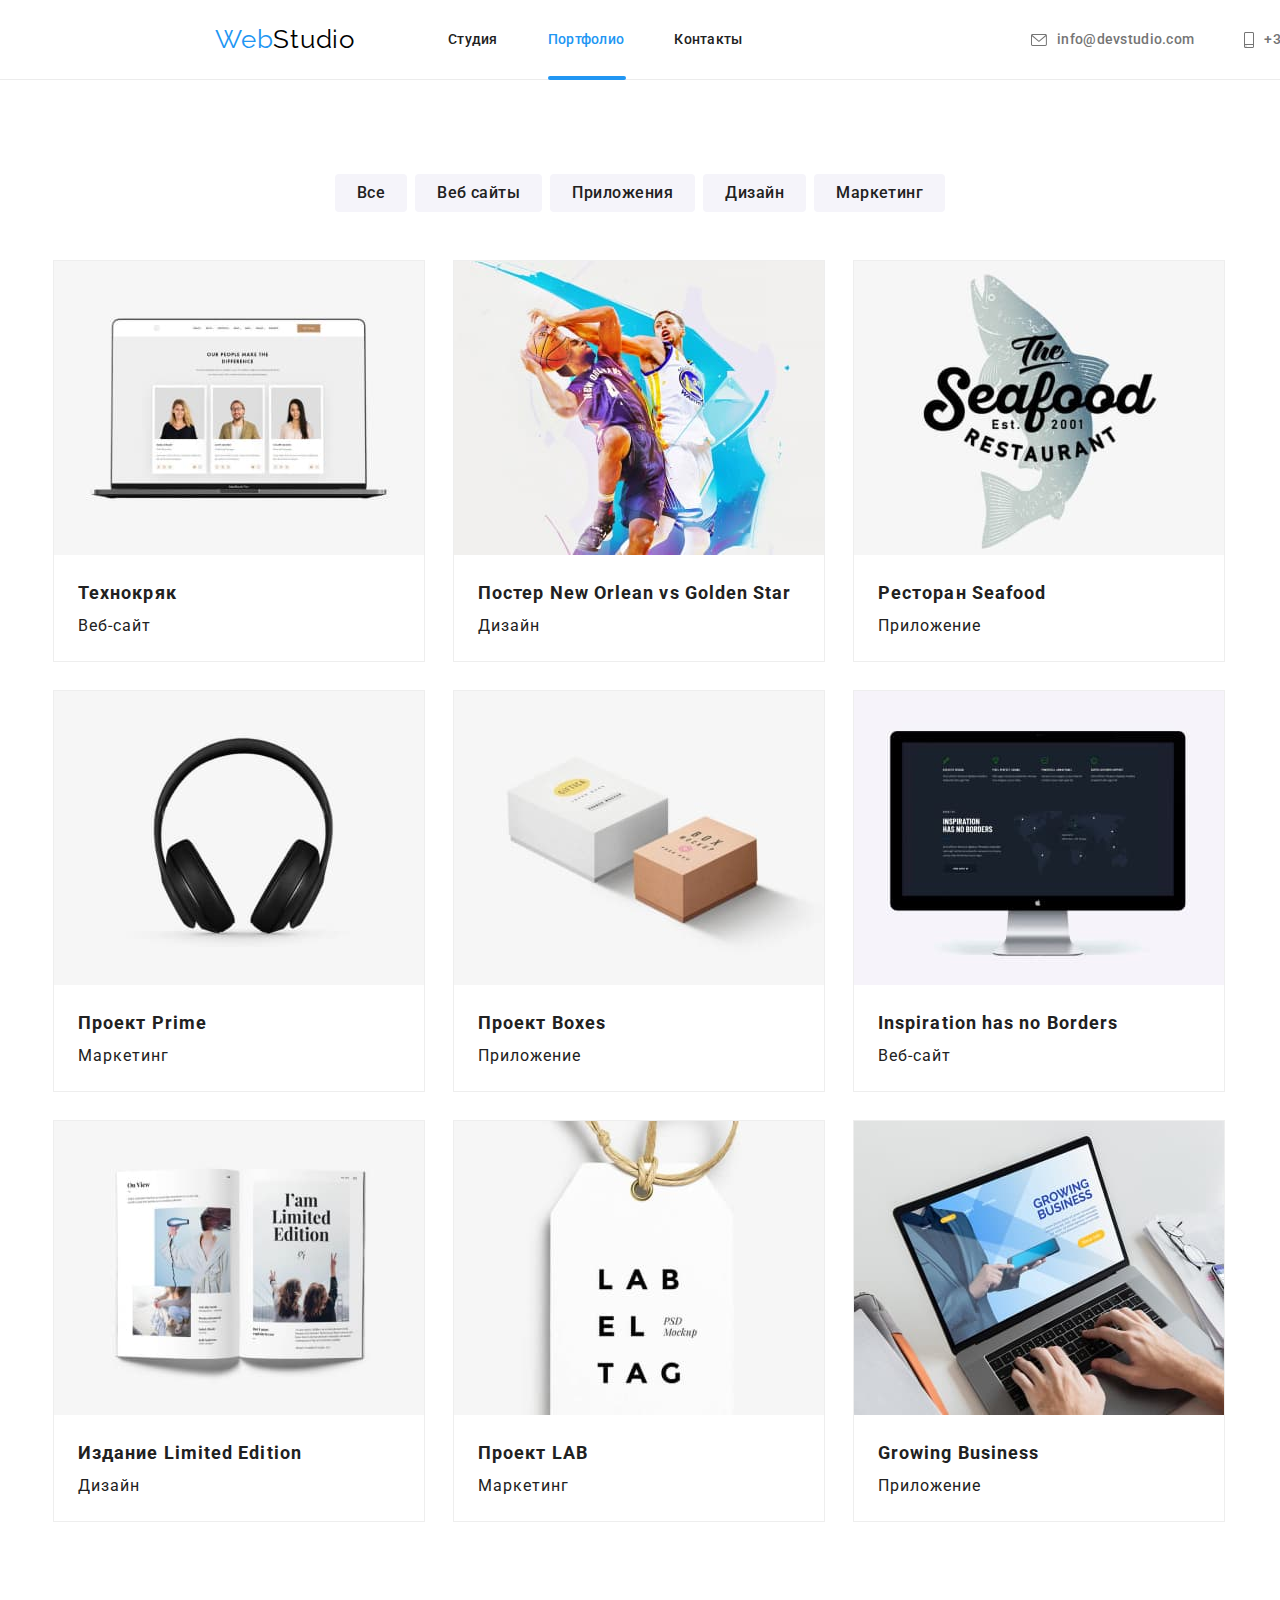
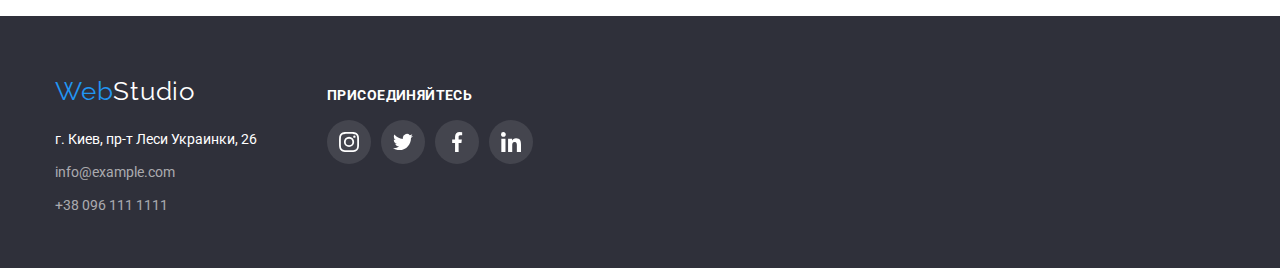
==== portfolio.html @ 703e6c64 "V!-27072021" ====
<!DOCTYPE html>
<html lang="ru">
<head>
    <meta charset="UTF-8">
    <meta http-equiv="X-UA-Compatible" content="IE=edge">
    <meta name="viewport" content="width=device-width, initial-scale=1.0">
    <title>Portfolio</title>
    <link rel="preconnect" href="https://fonts.googleapis.com">
    <link rel="preconnect" href="https://fonts.gstatic.com" crossorigin>
    <link href="https://fonts.googleapis.com/css2?family=Raleway:wght@700&family=Roboto:wght@400;500;700;900&display=swap"
        rel="stylesheet">
        <!--Подключение нормализатора-->
    <link rel="stylesheet" href="https://cdnjs.cloudflare.com/ajax/libs/modern-normalize/1.1.0/modern-normalize.min.css">
    <link rel="stylesheet" href="./css/styles.css">
    <style>
        a {
            text-decoration: none;
        }
    </style>
</head>
<body>
    
<!--Header-->
    <header class="header-container container ">
        <div class="container divclass">
            <nav class="navigation">
                <a class="logo" href="./index.html">Web<span class="logo-color2">Studio</span></a>
    
                <ul class="menu">
                    <li class="menu-item">
                        <a href="./index.html" class="menu-link">Студия</a>
                    </li>
                    <li class="menu-item">
                        <a href="./portfolio.html" class="menu-link portfolio current">Портфолио</a>
                    </li>
                    <li class="menu-item">
                        <a href="" class="menu-link">Контакты</a>
                    </li>
                </ul>
            </nav>
    
            <ul class="contacts">
                <li class="contact-item">
                    <a class="contact-link" href="mailto:info@devstudio.com">
                        <svg class="contact-img-envelope">
                            <use href="./images/svg/symbol-defs.svg#icon-envelope"></use>
                        </svg> info@devstudio.com
                    </a>
                </li>
            
                <li class="contact-item">
                    <a class="contact-link" href="tel:+380961111111">
                        <svg class="contact-img-phone contact-link">
                            <use href="./images/svg/symbol-defs.svg#icon-smartphone"></use>
                        </svg> +38 096 111 11 11
                    </a>
                </li>
            </ul>
        </div>
    </header>

<!--Portfolio-->
<main class="portfolio-section-container">

<!--Filters-->
    <ul class="container filters-buttons">
        <li class="filters-item">
            <button class="filters-btn" type="button">Все</button></li>
        <li class="filters-item">
            <button class="filters-btn" type="button">Веб сайты</button></li>
        <li class="filters-item">
            <button class="filters-btn" type="button">Приложения</button></li>
        <li class="filters-item">
            <button class="filters-btn" type="button">Дизайн</button></li>
        <li class="filters-item">
            <button class="filters-btn" type="button">Маркетинг</button></li>
    </ul>
<!-- </div> -->

    <!--Projects Portfolio-->
<div class="container">
    <ul class="gallery-container">
        <li class="gallery-item">
            <a href="" class="gallery-link">
                <div class="img-wrapper">
                    <img src="./images/portfolio/img1.jpg" alt="Фото компьютера" width="370" height="294">
                    <p class="overlay-description">Технокряк это современная площадка распространения
                        коронавируса.
                        Компании используют эту платформу для цифрового
                        шпионажа и атак на защищённые сервера конкурентов.
                    </p>
                </div>
                <div class="gallery-description">
                    <h4 class="gallery-style-item">Технокряк</h4>
                    <p class="gallery-style-description">Веб-сайт</p>
                </div>
            </a>
        </li>

        <li class="gallery-item">
            <a href="" class="gallery-link">
                <div class="img-wrapper">
                    <img src="./images/portfolio/img2.jpg" alt="Фото баскетболистов" width="370" height="294">
                    <p class="overlay-description">Технокряк это современная площадка распространения
                        коронавируса.
                        Компании используют эту платформу для цифрового
                        шпионажа и атак на защищённые сервера конкурентов.
                    </p>
                </div>
                <div class="gallery-description">
                    <h4 class="gallery-style-item">Постер New Orlean vs Golden Star</h4>
                    <p class="gallery-style-description">Дизайн</p>
                </div>
            </a>
        </li>

        <li class="gallery-item">
            <a href="" class="gallery-link">
                <div class="img-wrapper">
                    <img src="./images/portfolio/img3.jpg" alt="Эмблема ресторана" width="370" height="294">
                    <p class="overlay-description">Технокряк это современная площадка распространения
                        коронавируса.
                        Компании используют эту платформу для цифрового
                        шпионажа и атак на защищённые сервера конкурентов.
                    </p>
                </div>
                <div class="gallery-description">
                    <h4 class="gallery-style-item">Ресторан Seafood</h4>
                    <p class="gallery-style-description">Приложение</p>
                </div>
            </a>
        </li>

        <li class="gallery-item">
            <a href="" class="gallery-link">
                <div class="img-wrapper">
                    <img src="./images/portfolio/img4.jpg" alt="Фото наушников" width="370" height="294">
                    <p class="overlay-description">Технокряк это современная площадка распространения
                        коронавируса.
                        Компании используют эту платформу для цифрового
                        шпионажа и атак на защищённые сервера конкурентов.
                    </p>
                </div>
                <div class="gallery-description">
                    <h4 class="gallery-style-item">Проект Prime</h4>
                    <p class="gallery-style-description">Маркетинг</p>
                </div>
            </a>
        </li>

        <li class="gallery-item">
            <a href="" class="gallery-link">
                <div class="img-wrapper">
                    <img src="./images/portfolio/img5.jpg" alt="Фото коробок" width="370" height="294">
                    <p class="overlay-description">Технокряк это современная площадка распространения
                        коронавируса.
                        Компании используют эту платформу для цифрового
                        шпионажа и атак на защищённые сервера конкурентов.
                    </p>
                </div>
                <div class="gallery-description">
                    <h4 class="gallery-style-item">Проект Boxes</h4>
                    <p class="gallery-style-description">Приложение</p>
                </div>
            </a>
        </li>
        <li class="gallery-item">
            <a href="" class="gallery-link">
                <div class="img-wrapper">
                    <img src="./images/portfolio/img6.jpg" alt="Фото монитора" width="370" height="294">
                    <p class="overlay-description">Технокряк это современная площадка распространения
                        коронавируса.
                        Компании используют эту платформу для цифрового
                        шпионажа и атак на защищённые сервера конкурентов.
                    </p>
                </div>
                <div class="gallery-description">
                    <h4 class="gallery-style-item">Inspiration has no Borders</h4>
                    <p class="gallery-style-description">Веб-сайт</p>
                </div>
            </a>
        </li>

        <li class="gallery-item">
            <a href="" class="gallery-link">
                <div class="img-wrapper">
                    <img src="./images/portfolio/img7.jpg" alt="Фото книги" width="370" height="294">
                    <p class="overlay-description">Технокряк это современная площадка распространения
                        коронавируса.
                        Компании используют эту платформу для цифрового
                        шпионажа и атак на защищённые сервера конкурентов.
                    </p>
                </div>
                <div class="gallery-description">
                    <h4 class="gallery-style-item">Издание Limited Edition</h4>
                    <p class="gallery-style-description">Дизайн</p>
            </div>
            </a>
        </li>

        <li class="gallery-item">
            <a href="" class="gallery-link">
                <div class="img-wrapper">
                    <img src="./images/portfolio/img8.jpg" alt="Фото аксессуара" width="370" height="294">
                    <p class="overlay-description">Технокряк это современная площадка распространения
                        коронавируса.
                        Компании используют эту платформу для цифрового
                        шпионажа и атак на защищённые сервера конкурентов.
                    </p>
                </div>
                <div class="gallery-description">
                    <h4 class="gallery-style-item">Проект LAB</h4>
                    <p class="gallery-style-description">Маркетинг</p>
                </div>
            </a>
        </li>
        <li class="gallery-item">
            <a href="" class="gallery-link">
                <div class="img-wrapper">
                    <img src="./images/portfolio/img9.jpg" alt="Фото ноутбука" width="370" height="294">
                    <p class="overlay-description">Технокряк это современная площадка распространения
                        коронавируса.
                        Компании используют эту платформу для цифрового
                        шпионажа и атак на защищённые сервера конкурентов.
                    </p>
                </div>
                <div class="gallery-description">
                    <h4 class="gallery-style-item">Growing Business</h4>
                    <p class="gallery-style-description">Приложение</p>
                </div>
            </a>
        </li>
    </ul>
</div>
</main>

<!--Footer-->
<footer class="footer">
    <div class="container footer-container">
        <div class="address-container">
            <div class="footer-logo">
                <a href="./index.html" class="logo">Web<span class="footer-color2">Studio</span></a>
            </div>
            <address>
                <ul class=address-list>
                    <li class="link"><a class="address"> г. Киев, пр-т Леси Украинки, 26</a></li>
                    <li class="link"><a class="phone-mail" href="mailto:info@example.com">info@example.com</a></li>
                    <li class="link"><a class="phone-mail" href="tel:+380961111111">+38 096 111 1111</a></li>
                </ul>
            </address>

        </div>
        <div class="join">
            <h3 class="connect">
                присоединяйтесь
            </h3>
            <ul class="socnetwork-class-footer">
                <li class="socnetwork-icon-item">
                    <a class="socnetwork-item-footer" href="https://www.instagram.com/" rel="noreferrer noopener">
                        <svg class="socnetwork-icon-footer">
                            <use href="./images/svg/symbol-defs.svg#icon-instagram"></use>
                        </svg>
                    </a>
                </li>
                <li class="socnetwork-icon-item">
                    <a class="socnetwork-item-footer" href="https://www.twitter.com" rel="noreferrer noopener">
                        <svg class="socnetwork-icon-footer">
                            <use href="./images/svg/symbol-defs.svg#icon-twitter"></use>
                        </svg>
                    </a>
                </li>
                <li class="socnetwork-icon-item">
                    <a class="socnetwork-item-footer" href="https://facebook.com" rel="noreferrer noopener">
                        <svg class="socnetwork-icon-footer">
                            <use href="./images/svg/symbol-defs.svg#icon-facebook"></use>
                        </svg>
                    </a>
                </li>
                <li class="socnetwork-icon-item">
                    <a class="socnetwork-item-footer" href="https://linkedin.com" rel="noreferrer noopener">
                        <svg class="socnetwork-icon-footer">
                            <use href="./images/svg/symbol-defs.svg#icon-linkedin"></use>
                        </svg>
                    </a>
                </li>
            </ul>
        </div>
    </div>
</footer>
</body>
</html>
---- css/styles.css ----
html {
  box-sizing: border-box;
}

*,
*::before,
*::after {
  box-sizing: inherit;
}

body {
  margin: 0;
  font-size: 14px;
  font-family: "Roboto", sans-serif;
}
:root {
  --brand-color: #2196f3;
  --black-color: #000000;
  --white-color: #ffffff;
  --grey-color: #757575;
  --hero-color: rgba(47, 48, 58, 0.4);
  --text-color: #212121;
  --footer-color: #2f303a;
  --button-background-portfolio: #f5f4fa;
  --rectangle-color: #c4c4c4;
  --icon-color: #afb1b8;
}

ul,
ol {
  list-style: none;
  padding: 0;
  margin: 0;
}
h1,
h2,
h3,
h4,
h5,
h6,
p {
  margin-top: 0;
  margin-bottom: 0;
}
img {
  display: block;
}

.container {
  width: 1200px;
  margin: 0 auto;
  padding-left: 15px;
  padding-right: 15px;
}

.header-container {
  display: flex;
  border-bottom: 1px solid #ececec;
  padding: 15px;
  width: 1600px;
  height: 80px;
}
.logo {
  font-family: "Raleway", sans-serif;
  font-size: 26px;
  line-height: 1.19;
  letter-spacing: 0.03em;
  color: var(--brand-color);
}

.logo-color2 {
  color: var(--black-color);
}

.navigation {
  display: flex;
}
.divclass {
  display: flex;
  align-items: center;
  justify-content: space-between;
  /* padding: 0px; */
}

.menu {
  display: flex;
  align-items: center;
  margin-left: 93px;
}

.menu-item:not(:last-child) {
  margin-right: 50px;
}

.menu-item {
  position: relative;
}
.menu-link.current::after {
  content: "";
  position: absolute;
  width: 48px;
  height: 4px;
  left: 0px;
  top: 45px;
  background: var(--brand-color);
  border-radius: 2px;
}

.menu-link.current {
  color: var(--brand-color);
}

.menu-link:hover,
.menu-link:focus {
  color: var(--brand-color);
}

.menu-link {
  font-weight: 500;
  font-size: 14px;
  line-height: 1.14;
  letter-spacing: 0.02em;
  color: var(--text-color);
  transition: color 250ms cubic-bezier(0.4, 0, 0.2, 1);
}

.menu-item.current::after {
  content: "";
  position: absolute;
  width: 48px;
  height: 4px;
  left: 0px;
  top: 45px;

  background: var(--brand-color);
  border-radius: 2px;
}

.site-nav:hover,
.site-nav:focus {
  color: var(--brand-color);
}

/*Contacts*/
.contacts {
  display: flex;
}
.contact-link {
  font-style: normal;
  font-weight: 500;
  font-size: 14px;
  line-height: 1.14;
  letter-spacing: 0.02em;

  display: flex;
  justify-content: center;
  align-items: center;
  color: var(--grey-color);
  transition: color 250ms cubic-bezier(0.4, 0, 0.2, 1);
}

.contact-img-envelope {
  width: 16px;
  height: 12px;
  margin-right: 10px;
  fill: var(--grey-color);
}

.contact-img-phone {
  width: 10px;
  height: 16px;
  margin-right: 10px;
  fill: var(--grey-color);
}

.contact-item {
  display: flex;
  justify-content: center;
  align-content: center;
}

.contact-item:not(:last-child) {
  margin-right: 50px;
}

.contact-link:hover,
.contact-link:focus,
.contact-link:hover .contact-img-envelope,
.contact-link:focus .contact-img-envelope,
.contact-link:hover .contact-img-phone,
.contact-link:focus .contact-img-phone {
  color: var(--brand-color);
  fill: var(--brand-color);
}

/*Portfolio*/
.portfolio {
  position: relative;
}

.portfolio.current::after {
  content: "";
  position: absolute;
  width: 78px;
  height: 4px;
  left: 0px;
  top: 45px;
  background: var(--brand-color);
  border-radius: 2px;
}

/*Hero Section*/
.section-title {
  font-weight: bold;
  font-size: 36px;
  line-height: 1.16;
  text-align: center;
  letter-spacing: 0.03em;
  margin-bottom: 50px;

  color: var(--text-color);
}

.hero-section {
  margin-top: 0px;
  margin-bottom: 0px;
  background-color: var(--hero-color);
  text-align: center;
}
.hero-container {
  display: flex;
  align-items: center;
  flex-direction: column;
  background-image: linear-gradient(
      to right,
      var(--hero-color),
      var(--hero-color)
    ),
    url(../images/hero_background/hero_back.jpg);
  padding-top: 200px;
  padding-bottom: 200px;
  width: 1600px;
}

.hero-section-title {
  width: 700px;
  font-style: normal;
  font-weight: 900;
  font-size: 44px;
  line-height: 60px;
  text-align: center;
  letter-spacing: 0.06em;
  text-transform: uppercase;
  margin-bottom: 30px;
  color: var(--white-color);
}

.button {
  font-weight: 500;
  font-size: 16px;
  line-height: 30px;
  align-items: center;
  text-align: center;
  letter-spacing: 0.06em;
  color: var(--white-color);
  background-color: var(--brand-color);
  border-radius: 4px;
  cursor: pointer;
}
.main-btn {
  text-align: center;
  font-weight: bold;
  font-size: 16px;
  line-height: 30px;
  letter-spacing: 0.06em;
  padding: 10px 32px;
  border: #2196f3;
  color: var(--white-color);
  background: var(--brand-color);
  box-shadow: 0px 4px 4px rgba(0, 0, 0, 0.15);
  border-radius: 4px;
}

.button-color1 {
  font-weight: 500;
  font-size: 16px;
  line-height: 26px;
  text-align: center;
  letter-spacing: 0.03em;
  color: var(--white-color);
  background-color: var(--brand-color);
  border: 0px;
  border-radius: 4px 4px 4px 4px;
  cursor: pointer;
}
.button-color1:hover,
.button-color1:focus {
  font-weight: 500;
  font-size: 16px;
  line-height: 26px;
  text-align: center;
  letter-spacing: 0.03em;
  color: var(--white-color);
  background-color: var(--brand-color);
}

/*Features section*/
.features-item:not(:last-child) {
  margin-right: 30px;
}
.features-main {
  padding-top: 94px;
  padding-bottom: 94px;
}
.features-section {
  display: flex;
  flex-direction: row;
}
.features-list-item {
  font-weight: bold;
  font-size: 14px;
  line-height: 1.14;
  letter-spacing: 0.03em;
  text-transform: uppercase;
  color: var(--text-color);
  margin-bottom: 10px;
}
.features-list-text {
  font-size: 14px;
  line-height: 1.7;
  letter-spacing: 0.03em;
  color: var(--grey-color);
}

.list-icon {
  width: 270px;
  height: 120px;
  background: var(--button-background-portfolio);
  padding-top: 25px;
  padding-bottom: 25px;
  border-radius: 4px;
  margin-bottom: 30px;
}

/*what we do*/
.wwd-title {
  font-weight: bold;
  font-size: 36px;
  line-height: 1.16;
  text-align: center;
  letter-spacing: 0.03em;
  margin-bottom: 50px;
  color: var(--text-color);
}
.wwd-section {
  padding-bottom: 94px;
}
.wwd-container {
  display: flex;
  justify-content: space-between;
}
.wwd-section-item {
  position: relative;
}
.wwd-text {
  position: absolute;
  width: 370px;
  background-color: rgba(47, 48, 58, 0.8);
  left: 0px;
  bottom: 0px;
  font-weight: bold;
  font-size: 14px;
  line-height: 16px;
  text-align: center;
  letter-spacing: 0.03em;
  text-transform: uppercase;
  color: var(--white-color);
  padding-top: 27px;
  padding-bottom: 27px;
}

/*team*/
.our-team-section {
  padding-top: 94px;
  padding-bottom: 94px;
  background-color: #f5f4fa;
}
.our-team-header {
  font-weight: bold;
  font-size: 36px;
  line-height: 1.16;
  text-align: center;
  letter-spacing: 0.03em;
  margin-bottom: 50px;
  color: var(--text-color);
}
.our-team-container {
  display: flex;
  justify-content: space-between;
}
.our-team-item {
  text-align: center;
  background-color: var(--white-color);
  box-shadow: 0px 1px 3px rgba(0, 0, 0, 0.12), 0px 1px 1px rgba(0, 0, 0, 0.14),
    0px 2px 1px rgba(0, 0, 0, 0.2);
  border-radius: 0px 0px 4px 4px;
}
.our-team-member {
  font-weight: 500;
  font-size: 16px;
  line-height: 19px;
  text-align: center;
  color: var(--text-color);
  letter-spacing: 0.03em;
  padding-top: 30px;
  margin-bottom: 10px;
}
.our-team-profession {
  font-size: 16px;
  line-height: 1.18;
  letter-spacing: 0.03em;
  color: var(--grey-color);
  padding-bottom: 30px;
}

/*team*/

.socnetwork-list {
  display: flex;
  align-items: center;
  margin-bottom: 30px;
  justify-content: center;
}

.socnetwork-item:not(:last-child) {
  margin-right: 10px;
}

.socnetwork-icon:hover,
.socnetwork-icon:focus,
.socnetwork-icon:hover .socnetwork-icon-link,
.socnetwork-icon:focus .socnetwork-icon-link {
  fill: var(--white-color);
  background-color: var(--brand-color);
}

.socnetwork-icon {
  display: flex;
  align-items: center;
  justify-content: center;
  border-radius: 50%;
  width: 44px;
  height: 44px;
  background-color: var(--white-color);

  transition: background-color 250ms cubic-bezier(0.4, 0, 0.2, 1),
    fill 250ms cubic-bezier(0.4, 0, 0.2, 1);
}

.socnetwork-icon-link {
  width: 20px;
  height: 20px;
  align-items: center;
  justify-content: center;
  display: flex;
  fill: #afb1b8;
}

/*Main Clients*/

.clients-link {
  display: flex;
  justify-content: center;
  align-items: center;
  border: 1px solid #afb1b8;
  border-radius: 4px;
  width: 170px;
  height: 92px;
  transition: border-color 250ms cubic-bezier(0.4, 0, 0.2, 1);
}

.clients-link:hover,
.clients-link:focus,
.clients-link:hover .clients-img,
.clients-link:focus .clients-img {
  fill: var(--brand-color);
  color: var(--brand-color);
  border-color: var(--brand-color);
}

.clients-container {
  display: flex;
  justify-content: space-between;
  align-items: center;
  padding-bottom: 94px;
}

.clients-img {
  width: 106px;
  height: 60px;
  fill: #afb1b8;
  transition: fill 250ms cubic-bezier(0.4, 0, 0.2, 1);
}

.clients-title {
  padding-top: 94px;
}

/*Projects*/
.filters-container {
  display: flex;
  justify-content: center;
  margin-bottom: 50px;
}
.filters-buttons {
  display: flex;
  flex-direction: row;
  justify-content: center;
  margin-top: 94px;
  margin-bottom: 50px;
}
.filters-item:not(:last-child) {
  margin-right: 8px;
}

.portfolio-container {
  display: flex;
  margin: 0px;
}
.portfolio-section {
  margin-top: 94px;
}
.gallery-container {
  display: flex;
  flex-wrap: wrap;
  margin-top: -30px;
  margin-left: -30px;
  margin-bottom: 94px;
}
.gallery-item {
  margin-top: 28px;
  margin-left: 28px;
  border: 1px solid #eeeeee;
}

.gallery-link:hover .overlay-description,
.gallery-link:focus .overlay-description {
  transform: translateY(0%);
}

.gallery-link:hover,
.gallery-link:focus {
  box-shadow: 0px 1px 1px rgba(0, 0, 0, 0.12), 0px 4px 4px rgba(0, 0, 0, 0.06),
    1px 4px 6px rgba(0, 0, 0, 0.16);
}

.gallery-item:nth-child(7) {
  margin-bottom: 0px;
}

.gallery-item:nth-child(8) {
  margin-bottom: 0px;
}

.gallery-item:nth-child(9) {
  margin-bottom: 0px;
}

.gallery-item:hover,
.gallery-item:focus {
  box-shadow: 0px 1px 1px rgba(0, 0, 0, 0.12), 0px 4px 4px rgba(0, 0, 0, 0.06),
    1px 4px 6px rgba(0, 0, 0, 0.16);
}
.gallery-description {
  padding: 20px 24px;
}

.gallery-style-item {
  font-size: 18px;
  line-height: 36px;
  letter-spacing: 0.06em;
  color: var(--text-color);
}
.gallery-style-description {
  font-weight: normal;
  font-size: 16px;
  line-height: 30px;
  letter-spacing: 0.06em;
  color: var(--text-color);
}

/*Overlay*/

.overlay-description {
  position: absolute;
  width: 100%;
  height: 100%;
  background: rgba(33, 150, 243, 0.9);
  font-weight: normal;
  font-size: 18px;
  line-height: 1.5;
  letter-spacing: 0.03em;
  color: var(--white-color);
  top: 0;
  left: 0;
  padding: 63px 24px;
  overflow: auto;

  transform: translateY(100%);
  transition: transform 250ms cubic-bezier(0.4, 0, 0.2, 1);
}
.img-wrapper {
  position: relative;
  overflow: hidden;
}
.gallery-link {
  display: block;
}

.filters-btn {
  font-family: inherit;
  left: 576px;
  top: 174px;
  background: #f5f4fa;
  border-radius: 4px;
  border: var(--brand-color);
  font-weight: 500;
  font-size: 16px;
  line-height: 1.62;
  text-align: center;
  letter-spacing: 0.03em;
  color: var(--text-color);
  padding: 6px 22px;
  cursor: pointer;
  transition: background 250ms cubic-bezier(0.4, 0, 0.2, 1),
    color 250ms cubic-bezier(0.4, 0, 0.2, 1);
}
.filters-btn:hover,
.filters-btn:focus {
  color: var(--white-color);
  background-color: var(--brand-color);
  box-shadow: 0px 3px 1px rgba(0, 0, 0, 0.1), 0px 1px 2px rgba(0, 0, 0, 0.08),
    0px 2px 2px rgba(0, 0, 0, 0.12);
  border-radius: 4px;
}

/*Footer*/
.footer {
  display: flex;
  background-color: #2f303a;
  margin: 0px auto;
  padding-top: 60px;
  padding-bottom: 60px;
  height: 252px;
}

.footer-style {
  display: flex;
}
.footer-logo {
  font-family: "Raleway", sans-serif;
  font-size: 26px;
  line-height: 1.19;
  letter-spacing: 0.03em;

  color: var(--brand-color);
  margin-bottom: 20px;
}
.footer-container {
  display: flex;
  align-items: baseline;
}

.footer-color2 {
  color: var(--white-color);
}

.link:not(:last-child) {
  margin-bottom: 9px;
}
.address-list {
  padding-left: 0px;
}
.address {
  font-style: normal;
  font-weight: normal;
  font-size: 14px;
  line-height: 24px;
  color: var(--white-color);
  transition: color 250ms cubic-bezier(0.4, 0, 0.2, 1);
}

.address:hover,
.address:focus {
  color: var(--brand-color);
}
.address-container {
  margin-right: 70px;
}

.phone {
  display: flex;
  align-items: center;
  font-style: normal;
  padding-left: 10px;
  font-size: 14px;
  line-height: 24px;
  color: var(--grey-color);
}

.phone:hover,
.phone:focus {
  color: var(--brand-color);
  fill: var(--brand-color);
}

.mail {
  display: flex;
  flex-direction: row;
  align-items: center;
  padding-left: 10px;
  font-style: normal;
  font-size: 14px;
  line-height: 24px;
  color: var(--grey-color);
}

.mail:hover,
.mail:focus {
  color: var(--brand-color);
  fill: var(--brand-color);
}

.phone-mail {
  display: flex;
  align-items: center;
  font-style: normal;
  font-size: 14px;
  line-height: 24px;
  /* color: var(--grey-color); */
  color: rgba(255, 255, 255, 0.6);
  transition: color 250ms cubic-bezier(0.4, 0, 0.2, 1);
}

.phone-mail:hover,
.phone-mail:focus {
  color: var(--brand-color);
}

.connect {
  font-weight: bold;
  font-size: 14px;
  line-height: 1.14;
  letter-spacing: 0.03em;
  text-transform: uppercase;
  color: var(--white-color);
  display: inline;
}
.socnetwork-class-footer {
  display: flex;
  align-items: center;
  margin-top: 16px;
  padding-bottom: 30px;
  justify-content: center;
}

.socnetwork-icon-item:not(:last-child) {
  margin-right: 10px;
}
.socnetwork-item-footer {
  display: flex;
  align-items: center;
  justify-content: center;
  border-radius: 50%;
  width: 44px;
  height: 44px;
  background-color: rgba(255, 255, 255, 0.1);
  transition: background-color 250ms cubic-bezier(0.4, 0, 0.2, 1);
}
.socnetwork-icon-footer {
  width: 20px;
  height: 20px;
  align-items: center;
  justify-content: center;
  display: flex;
  fill: var(--white-color);
  transition: fill 250ms cubic-bezier(0.4, 0, 0.2, 1);
}

.socnetwork-item-footer:hover,
.socnetwork-item-footer:focus,
.socnetwork-item-footer:hover .socnetwork-icon-footer,
.socnetwork-item-footer:focus .socnetwork-icon-footer {
  fill: var(--white-color);
  background-color: var(--brand-color);
}

.backdrop {
  position: fixed;
  top: 0;
  left: 0;
  width: 100vw;
  height: 100vh;
  background: rgba(0, 0, 0, 0.2);
  opacity: 1;
  visibility: visible;
  pointer-events: auto;

  transition: opacity 250ms linear, visibility 250ms linear;
}

.modal {
  position: absolute;
  left: 50%;
  top: 50%;
  width: 528px;
  height: 581px;
  background-color: var(--white-color);
  transform: translate(-50%, -50%);
}

.close-btn {
  position: absolute;
  top: 8px;
  right: 8px;
  fill: #000000;
  width: 30px;
  height: 30px;

  background: transparent;
  border: 1px solid rgba(0, 0, 0, 0.1);
  border-radius: 50%;
  padding: 0;
  cursor: pointer;
}

.close-icon {
  width: 11px;
  height: 11px;
}

.is-hidden {
  opacity: 0;
  visibility: hidden;
  pointer-events: none;
}

.footer-form {
  margin-left: auto;
}

.footer-form-title {
  font-weight: bold;
  font-size: 14px;
  line-height: 16px;
  letter-spacing: 0.03em;
  text-transform: uppercase;

  color: var(--white-color);

  margin-bottom: 20px;
}

.footer-form-input {
  width: 358px;
  height: 50px;
  border: 1px solid rgba(255, 255, 255, 0.3);
  box-sizing: border-box;
  filter: drop-shadow(0px 4px 4px rgba(0, 0, 0, 0.15));
  border-radius: 4px;
  background-color: var(--hero-color);
  padding-left: 16px;
  color: var(--white-color);
}

.footer-form-btn {
  display: flex;
  width: 200px;
  height: 50px;
  background: #2196f3;
  box-shadow: 0px 4px 4px rgba(0, 0, 0, 0.15);
  border-radius: 4px;
  border: transparent;

  align-items: center;
  text-align: center;
  justify-content: center;
  letter-spacing: 0.06em;
  font-weight: bold;
  color: var(--white-color);

  margin-left: 12px;
}

.footer-form-icon {
  width: 24px;
  height: 24px;
  margin-left: 10px;
}

.footer-form-holder {
  display: flex;
  justify-content: space-between;
}
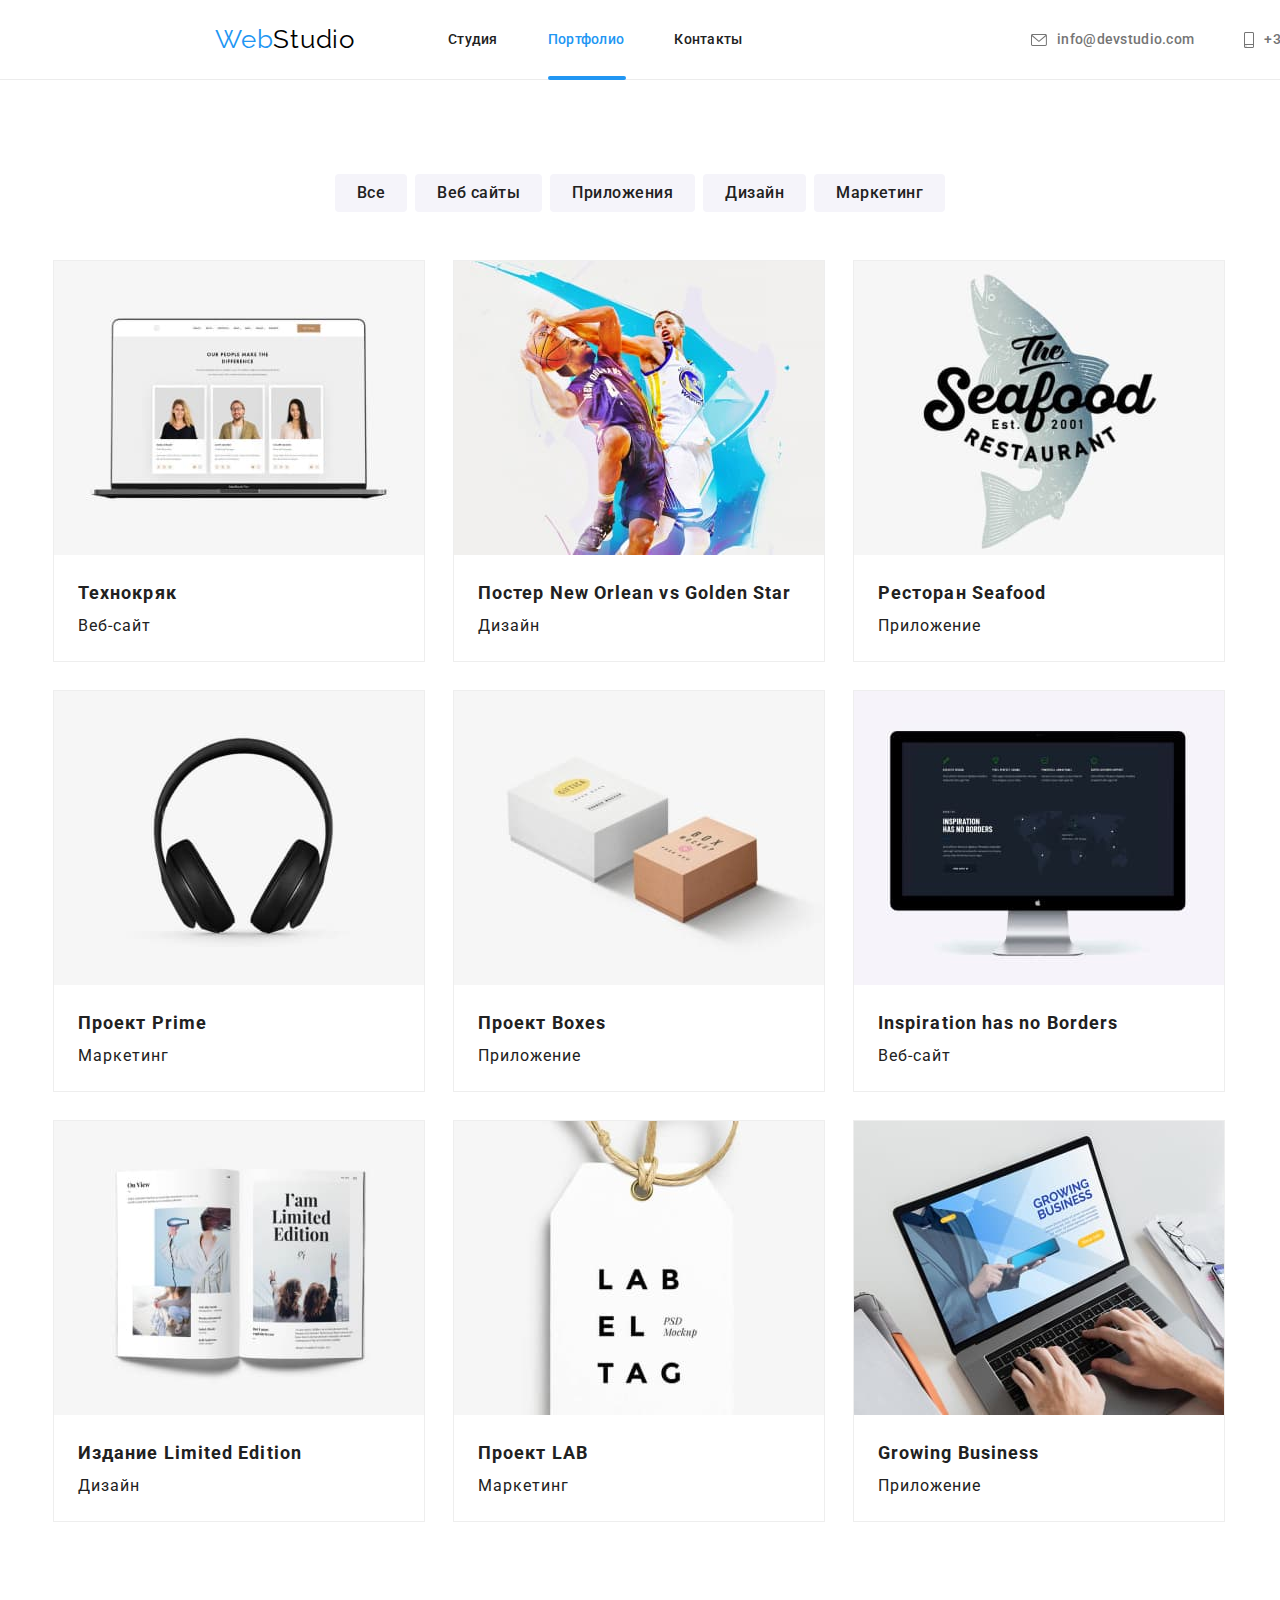
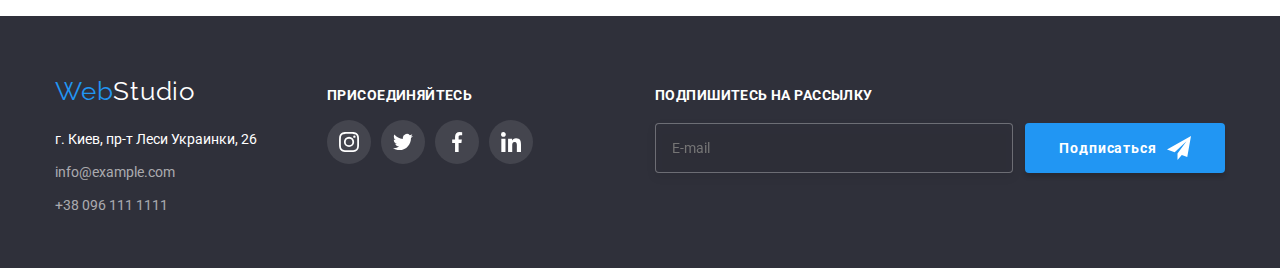
==== commit a9898312: "V2-27072021" ====
--- a/portfolio.html
+++ b/portfolio.html
@@ -285,6 +285,18 @@
                 </li>
             </ul>
         </div>
+
+        <form class="footer-form">
+            <p class="footer-form-title">Подпишитесь на рассылку</p>
+            <div class="footer-form-holder">
+                <input type="email" class="footer-form-input" name="user-name" placeholder="E-mail" required>
+                <button type="submit" class="footer-form-btn">Подписаться
+                    <svg class="footer-form-icon">
+                        <use href="./images/svg/sprite6hw.svg#icon-icon-send"></use>
+                    </svg>
+                </button>
+            </div>
+        </form>
     </div>
 </footer>
 </body>
--- a/css/styles.css
+++ b/css/styles.css
@@ -46,6 +46,17 @@
   display: block;
 }
 
+.visually-hidden {
+  position: absolute !important;
+  clip: rect(1px 1px 1px 1px); /* IE6, IE7 */
+  clip: rect(1px, 1px, 1px, 1px);
+  padding: 0 !important;
+  border: 0 !important;
+  height: 1px !important;
+  width: 1px !important;
+  overflow: hidden;
+}
+
 .container {
   width: 1200px;
   margin: 0 auto;
@@ -737,7 +748,6 @@
   font-style: normal;
   font-size: 14px;
   line-height: 24px;
-  /* color: var(--grey-color); */
   color: rgba(255, 255, 255, 0.6);
   transition: color 250ms cubic-bezier(0.4, 0, 0.2, 1);
 }
@@ -826,7 +836,6 @@
   fill: #000000;
   width: 30px;
   height: 30px;
-
   background: transparent;
   border: 1px solid rgba(0, 0, 0, 0.1);
   border-radius: 50%;
@@ -839,10 +848,182 @@
   height: 11px;
 }
 
+.close-btn:hover .close-icon,
+.close-btn:focus .close-icon {
+  fill: var(--brand-color);
+}
+
 .is-hidden {
   opacity: 0;
   visibility: hidden;
   pointer-events: none;
+}
+
+.modal-title {
+  font-style: normal;
+  font-weight: 700;
+  text-align: center;
+  font-size: 20px;
+  line-height: 23px;
+  text-align: center;
+  letter-spacing: 0.03em;
+  color: var(--text-color);
+  margin-bottom: 12px;
+}
+
+.modal-form {
+  padding: 40px;
+  display: flex;
+  flex-direction: column;
+}
+
+.modal-form-input {
+  width: 100%;
+  border: 1px solid rgba(33, 33, 33, 0.2);
+  box-sizing: border-box;
+  border-radius: 4px;
+  height: 40px;
+  padding-left: 42px;
+  transition: border-color 250ms cubic-bezier(0.4, 0, 0.2, 1);
+}
+.modal-form-input:focus,
+.modal-form-input:hover {
+  outline: none;
+  border-color: var(--brand-color);
+}
+
+.modal-form-input:focus + .modal-icon,
+.modal-form-input:hover + .modal-icon {
+  fill: var(--brand-color);
+}
+
+.modal-form-field {
+  font-weight: normal;
+  font-size: 12px;
+  line-height: 14px;
+  letter-spacing: 0.01em;
+
+  color: var(--grey-color);
+  margin-bottom: 10px;
+}
+
+.modal-icon {
+  width: 12px;
+  height: 12px;
+  fill: var(--text-color);
+
+  position: absolute;
+  left: 15px;
+  top: 50%;
+
+  transform: translateY(-50%);
+  transition: fill 250ms cubic-bezier(0.4, 0, 0.2, 1);
+}
+
+.modal-form-wrapper {
+  position: relative;
+  margin-top: 4px;
+  display: block;
+}
+
+.phone-icon {
+  width: 13px;
+  height: 13px;
+}
+
+.email-icon {
+  width: 15px;
+  height: 12px;
+}
+
+.modal-form-textarea {
+  width: 100%;
+  height: 120px;
+  margin-top: 4px;
+  border: 1px solid rgba(33, 33, 33, 0.2);
+  box-sizing: border-box;
+  border-radius: 4px;
+  resize: none;
+  padding: 12px 16px;
+  transition: border-color 250ms cubic-bezier(0.4, 0, 0.2, 1);
+}
+
+.modal-form-textarea:focus,
+.modal-form-textarea:hover {
+  outline: none;
+  border-color: var(--brand-color);
+}
+
+.modal-form-textarea::placeholder {
+  color: #75757580;
+}
+
+.modal-form-checkbox-label::before {
+  display: block;
+  content: "";
+  width: 16px;
+  height: 15px;
+  border-radius: 2px;
+  cursor: pointer;
+  border: 2px solid #212121;
+}
+
+.modal-form-checkbox:checked + .modal-form-checkbox-label::before {
+  background-image: url(../images/svg/iconcheck.svg);
+  background-color: var(--brand-color);
+  background-position: center;
+  background-repeat: no-repeat;
+  background-origin: padding-box;
+  border: none;
+}
+
+.modal-form-checkbox:focus + .modal-form-checkbox-label::before {
+  border-color: var(--brand-color);
+}
+
+.modal-form-checkbox-label {
+  display: flex;
+  font-weight: normal;
+  font-size: 14px;
+  line-height: 24px;
+  letter-spacing: 0.03em;
+
+  color: var(--grey-color);
+
+  align-items: center;
+
+  margin-bottom: 30px;
+}
+
+.modal-form-button {
+  width: 200px;
+  height: 50px;
+  margin-left: auto;
+  margin-right: auto;
+  font-weight: bold;
+  font-size: 16px;
+  line-height: 30px;
+  color: var(--white-color);
+  letter-spacing: 0.06em;
+  border: transparent;
+
+  background: #2196f3;
+  box-shadow: 0px 4px 4px rgba(0, 0, 0, 0.15);
+  border-radius: 4px;
+}
+
+.modal-form-button:hover,
+.modal-form-button:focus {
+  background: #188ce8;
+}
+
+::before {
+  margin-right: 8px;
+}
+
+.modal-form-link {
+  color: var(--brand-color);
+  text-decoration: underline;
 }
 
 .footer-form {
@@ -881,15 +1062,14 @@
   box-shadow: 0px 4px 4px rgba(0, 0, 0, 0.15);
   border-radius: 4px;
   border: transparent;
-
   align-items: center;
   text-align: center;
   justify-content: center;
   letter-spacing: 0.06em;
   font-weight: bold;
   color: var(--white-color);
-
   margin-left: 12px;
+  cursor: pointer;
 }
 
 .footer-form-icon {
